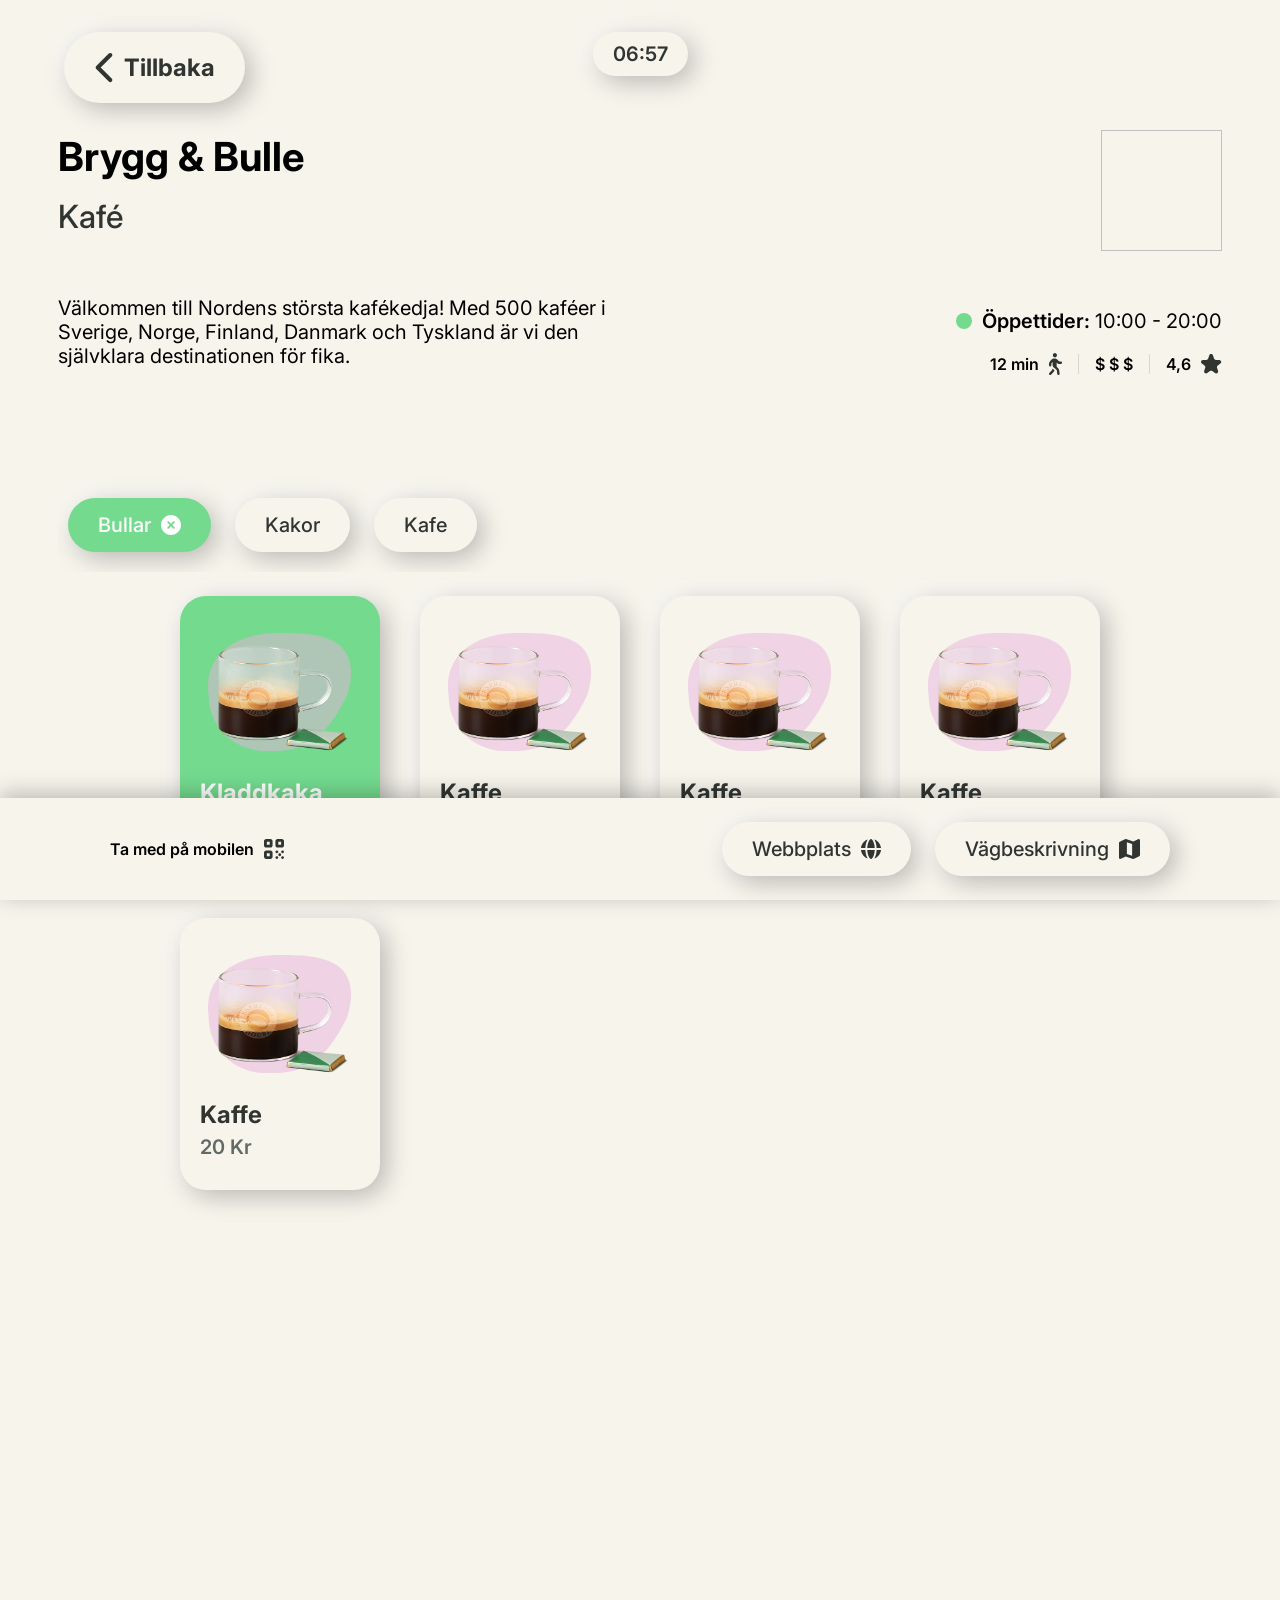
==== store.html @ e13cab8a "first commit" ====
<!doctype html>
<html lang="en">
  <head>
    <script src="/script/qrcode.js"></script>
    <script src="/script/clock.js" defer></script>
    <script type="module" src="/script/render-store.js"></script>

    <meta charset="UTF-8" />
    <meta name="viewport" content="width=device-width, initial-scale=1.0" />
    <link rel="stylesheet" href="main.css" />

    <link rel="preconnect" href="https://fonts.googleapis.com" />
    <link rel="preconnect" href="https://fonts.gstatic.com" crossorigin />
    <link
      href="https://fonts.googleapis.com/css2?family=Inter:ital,opsz,wght@0,14..32,100..900;1,14..32,100..900&display=swap"
      rel="stylesheet"
    />

    <title>Kafé-namn</title>
  </head>
  <body class="flex-col gap-xxl">
    <div class=" space-top-xl grid-3 top-bar" style="width: 90vw;">
      <a href="/index.html">
        <button class="btn-chip">
          <svg
            class="svg-gray"
            xmlns="http://www.w3.org/2000/svg"
            width="20"
            height="30"
            viewBox="0 0 20 36"
            fill="none"
          >
            <path
              d="M0.732422 15.7402C-0.244141 16.7168 -0.244141 18.3027 0.732422 19.2793L15.7324 34.2793C16.709 35.2559 18.2949 35.2559 19.2715 34.2793C20.248 33.3027 20.248 31.7168 19.2715 30.7402L6.03711 17.5059L19.2637 4.27148C20.2402 3.29492 20.2402 1.70898 19.2637 0.732422C18.2871 -0.244141 16.7012 -0.244141 15.7246 0.732422L0.72461 15.7324L0.732422 15.7402Z"
            />
          </svg>

          <h5 class="small-header">Tillbaka</h5>
        </button>
      </a>
      <div class="flex-col">
        <div class="btn-chip btn-chip-sm">
          <p id="clock" class="text-strong"></p>
        </div>
      </div>
    </div>
    <div class="gap-xl flex-col width-full" style="margin-top: 120px">
      <div class="flex width-full">
        <div class="width-full">
          <h1 id="store-name">Brygg &amp; Bulle</h1>
          <h2 id="store-type">Kafé</h2>
        </div>
        <div class="width-full justify-right flex">
          <img
            id="store-logo"
            width="121"
            height="121"
          />
          <svg
            xmlns="http://www.w3.org/2000/svg"
            width="121"
            height="121"
            viewBox="0 0 121 121"
            fill="none"
            style="display: none"
          >
            <g clip-path="url(#clip0_53_218)">
              <path
                d="M72.4474 0.273115L82.0306 6.3819L93.1689 8.6099L99.9043 17.7852L109.488 23.8988L112.467 34.8975L119.202 44.0728L118.021 55.403L120.995 66.4016L115.936 75.3478L114.503 89.0621L106.144 95.4438L100.959 105.584L90.3211 109.572L81.8362 117.149L70.4793 117.007L59.8367 121L49.2961 116.754L37.944 116.622L29.6389 108.841L19.0984 104.6L14.161 94.337L5.85588 86.5609L4.94712 75.2015L0.00488281 64.9438L3.24626 54.0232L2.33263 42.6637L9.2868 33.6591L12.5282 22.7384L22.2523 16.8539L29.2064 7.84438L40.3933 5.88451L50.1223 0L61.2605 2.22803L72.4474 0.273115Z"
                fill="#BFB8B0"
              />
              <path
                d="M60.4976 0.0635033L71.0916 4.18312H82.4485L90.8411 11.8568L101.435 15.9716L106.499 26.1756L114.887 33.8493L115.936 45.1941L121 55.3932L117.783 65.1633L119.051 78.8922L112.092 86.7902L108.987 97.7498L99.3309 103.751L92.4837 112.844L81.3211 114.935L71.665 120.937L60.4976 118.84L49.335 120.937L39.6789 114.935L28.5163 112.844L21.6691 103.751L12.013 97.7498L8.90772 86.7902L2.06049 77.6977L3.11016 66.3529L0 55.3932L5.06374 45.1941L6.11341 33.8493L14.506 26.1756L19.5697 15.9716L30.1589 11.8568L38.5515 4.18312H49.9084L60.4976 0.0635033Z"
                fill="#D9D4CF"
              />
              <path
                d="M118.133 60.5026C118.133 92.4309 92.3282 118.319 60.5025 118.319C28.6719 118.319 2.87207 92.4309 2.87207 60.5026C2.87207 28.5694 28.6719 2.68641 60.5025 2.68641C92.3282 2.68641 118.133 28.5694 118.133 60.5026Z"
                fill="white"
              />
              <path
                d="M21.1882 21.0614C11.1239 31.1581 4.90361 45.0966 4.90361 60.4977C4.90361 75.9036 11.1239 89.847 21.1882 99.9388C31.2477 110.036 45.1462 116.276 60.4978 116.276C75.8542 116.276 89.748 110.036 99.8122 99.9388C109.872 89.847 116.097 75.9036 116.097 60.4977C116.097 45.0966 109.872 31.1581 99.8122 21.0614C89.748 10.9695 75.8542 4.72427 60.4978 4.72427C45.1462 4.72427 31.2477 10.9695 21.1882 21.0614ZM4.04346 60.4977C4.04346 29.2178 29.3184 3.86135 60.4978 3.86135C91.6821 3.86135 116.957 29.2178 116.957 60.4977C116.957 91.7825 91.6821 117.139 60.4978 117.139C29.3184 117.139 4.04346 91.7825 4.04346 60.4977Z"
                fill="#6E635C"
              />
              <mask
                id="mask0_53_218"
                style="mask-type: luminance"
                maskUnits="userSpaceOnUse"
                x="28"
                y="27"
                width="66"
                height="67"
              >
                <path
                  d="M28.4482 27.3311H93.1397V93.4791H28.4482V27.3311Z"
                  fill="white"
                />
              </mask>
              <g mask="url(#mask0_53_218)">
                <mask
                  id="mask1_53_218"
                  style="mask-type: luminance"
                  maskUnits="userSpaceOnUse"
                  x="28"
                  y="28"
                  width="65"
                  height="65"
                >
                  <path
                    d="M28.4824 60.5026C28.4824 78.2389 42.8183 92.621 60.4977 92.621C78.1819 92.621 92.5178 78.2389 92.5178 60.5026C92.5178 42.7614 78.1819 28.3792 60.4977 28.3792C42.8183 28.3792 28.4824 42.7614 28.4824 60.5026Z"
                    fill="white"
                  />
                </mask>
                <g mask="url(#mask1_53_218)">
                  <path
                    d="M28.4824 28.3792V92.621H92.5178V28.3792H28.4824Z"
                    fill="url(#paint0_radial_53_218)"
                  />
                </g>
              </g>
              <path
                d="M91.2881 74.2801C86.0251 86.0881 74.221 94.3127 60.4974 94.3127C46.7787 94.3127 34.9746 86.0881 29.7165 74.2801H7.75586C13.845 97.8035 35.1496 115.169 60.5023 115.169C85.8502 115.169 107.16 97.8035 113.244 74.2801H91.2881Z"
                fill="#7F9E97"
              />
              <path
                d="M26.8495 58.5768C27.8457 40.7966 42.5315 26.6875 60.4976 26.6875C78.4685 26.6875 93.1543 40.7966 94.1506 58.5768H114.955C113.944 29.2763 89.9518 5.83099 60.5024 5.83099C31.0482 5.83099 7.05621 29.2763 6.04541 58.5768H26.8495Z"
                fill="#473528"
              />
              <path
                d="M26.7959 60.405H6.00635C6.00635 60.4404 6.00635 60.4684 6.00635 60.5027C6.00635 64.5931 6.45829 68.5811 7.30872 72.413H28.9487C27.5588 68.7078 26.7959 64.6954 26.7959 60.5027C26.7959 60.4673 26.7959 60.4394 26.7959 60.405ZM114.993 60.405H94.2038C94.2038 60.4404 94.2038 60.4684 94.2038 60.5027C94.2038 64.6954 93.4408 68.7078 92.051 72.413H113.691C114.541 68.5811 114.993 64.5931 114.993 60.5027C114.993 60.4673 114.993 60.4394 114.993 60.405Z"
                fill="#AE6147"
              />
              <mask
                id="mask2_53_218"
                style="mask-type: luminance"
                maskUnits="userSpaceOnUse"
                x="32"
                y="39"
                width="57"
                height="42"
              >
                <path
                  d="M32.1807 39.8118H88.1636V80.9983H32.1807V39.8118Z"
                  fill="white"
                />
              </mask>
              <g mask="url(#mask2_53_218)">
                <mask
                  id="mask3_53_218"
                  style="mask-type: luminance"
                  maskUnits="userSpaceOnUse"
                  x="33"
                  y="40"
                  width="55"
                  height="41"
                >
                  <path
                    d="M50.5211 40.6796C43.0665 41.0258 38.5907 43.6487 35.9617 46.7055C33.8915 49.1188 33.0216 51.6295 33.1382 54.1891C33.4104 60.0102 40.4763 66.9867 49.7047 72.4568C58.1119 77.454 67.457 80.7107 75.1692 80.3499C75.9759 80.3109 78.6535 80.1549 81.0639 79.1165C83.4306 78.0975 85.389 76.3083 85.2335 72.9736C85.0586 69.1709 81.3895 60.3661 71.9375 54.8131C67.3841 52.1414 62.5001 49.8549 51.7944 48.1291C49.073 47.6952 49.4909 47.3685 51.3667 47.4514C55.7161 47.6757 62.6605 48.6995 68.3608 51.1323C73.7356 53.4334 77.1616 55.4615 80.3107 58.3428C83.0029 60.8 84.7913 64.0762 85.7632 65.9044C86.22 66.7625 86.5796 67.4938 86.9052 67.991C87.0268 68.1665 87.3474 67.7375 87.4398 67.6108L87.5661 67.3085C87.7459 66.9087 87.916 66.1774 87.8626 64.9976C87.6973 61.4386 85.0099 54.9935 79.0375 49.538C74.0223 44.9504 68.5698 42.9125 63.3749 41.8156C58.972 40.8795 55.4585 40.626 52.6982 40.626C51.911 40.626 51.1869 40.6455 50.5211 40.6796Z"
                    fill="white"
                  />
                </mask>
                <g mask="url(#mask3_53_218)">
                  <path
                    d="M33.0215 40.626V80.7107H87.9159V40.626H33.0215Z"
                    fill="url(#paint1_radial_53_218)"
                  />
                </g>
              </g>
              <path
                d="M22.5342 50.6788C22.7042 49.9816 22.4806 49.4698 21.8538 49.2211L13.8014 46.057C12.9607 45.7255 12.7518 45.745 12.0568 46.7591L11.4785 46.5348L14.5158 38.7684C14.7975 38.0517 14.992 37.34 14.992 37.34L17.971 39.1389L17.6843 39.8751C15.9202 39.0804 15.4197 39.5486 14.8705 40.9477L14.195 42.6784L14.3262 43.0099L18.2139 44.5408L19.2879 41.796L18.3306 41.2597L18.5348 40.4309L22.0191 41.8009L21.645 42.7613L20.3183 42.2445L19.3561 44.7065L19.4872 45.043L22.6606 46.2911C23.1806 46.4959 23.5985 46.764 23.5985 46.764L24.4829 44.5067C25.071 43.0002 24.9932 42.7321 23.5062 41.133L23.7929 40.4017L26.5726 42.2397L24.4198 47.7488C23.9095 49.0651 23.2292 50.9567 23.2292 50.9567L22.5342 50.6788Z"
                fill="white"
              />
              <path
                d="M25.8532 36.0091L26.3586 35.4094C28.3074 37.0524 29.8187 36.1895 30.5136 35.3556C31.0968 34.6682 31.3397 33.62 30.5916 32.9911C28.5019 31.2214 24.9009 35.7213 21.7616 33.0689C20.1579 31.7136 19.9052 29.51 21.8441 27.1942C22.471 26.4483 23.3458 25.639 24.3711 24.7371L26.4268 27.3063L25.9214 27.9109C24.7939 27.0089 23.6859 26.6628 22.6022 27.9597C21.7907 28.9201 21.8976 29.8464 22.4855 30.3388C24.6043 32.133 28.0352 27.4917 31.2863 30.2366C33.2058 31.86 32.8997 34.1758 31.311 36.0772C30.1981 37.3984 28.3417 38.822 27.2192 38.0029C27.0929 37.8908 26.7425 37.5204 25.8532 36.0091Z"
                fill="white"
              />
              <path
                d="M36.2285 29.6127C36.7728 29.1739 36.8991 28.5888 36.5688 28.0428L32.0688 20.6324C31.6023 19.8621 31.4225 19.75 30.2562 20.1351L29.9307 19.6037L34.6639 16.7126C36.6029 15.5279 39.2272 14.8698 40.4907 16.9564C41.691 18.9309 40.8892 21.9048 38.4836 23.07L38.056 22.3631C38.8626 21.6708 38.8578 20.6178 38.0912 19.3502C37.1728 17.8437 35.8121 17.3318 34.8499 17.9168L34.4222 18.18L34.3249 18.526L39.1457 26.4679C39.4275 26.9359 39.5636 27.3357 39.5636 27.3357L41.1673 26.5508L41.4589 27.1699L36.6236 30.256L36.2285 29.6127Z"
                fill="white"
              />
              <path
                d="M52.2263 16.5859C52.8727 16.4642 53.4947 15.5084 53.1788 13.8265C52.8921 12.3151 52.0271 11.4619 50.6518 11.7252L50.3165 11.7836L50.1028 12.0762L50.9921 16.8198L52.2263 16.5859ZM47.9839 23.1237C48.6448 22.8994 48.9704 22.4021 48.8537 21.7732L47.2549 13.2414C47.0896 12.3541 46.9633 12.1884 45.7339 12.1347L45.6221 11.5253L51.2884 10.4576C54.4909 9.8531 56.0168 11.0963 56.2987 12.5881C56.5561 13.9727 55.5843 15.1916 54.6999 16.0642L54.7679 16.4152L58.2231 20.0083C59.0687 20.8809 59.3554 20.8663 59.5838 20.8614L59.788 20.8367L59.8511 21.5924L55.9148 22.3334L55.8224 22.2552C55.8224 22.2552 55.5259 21.5873 54.4374 20.4513L51.9201 17.7895L51.4584 17.8772L51.2447 18.1648L51.8182 21.2119C51.9155 21.7482 51.9007 22.1723 51.9007 22.1723L53.587 22.0262L53.6406 22.7039L48.1201 23.8593L47.9839 23.1237Z"
                fill="white"
              />
              <path
                d="M62.6164 21.2174C63.3308 21.2528 63.7876 20.9347 63.9042 20.2667L65.4204 11.7252C65.5809 10.8379 65.5223 10.6331 64.3902 10.1456L64.497 9.53621L72.6855 10.9988C73.4387 11.1304 74.1726 11.1888 74.1726 11.1888L73.0014 14.4699L72.2238 14.3333C72.6563 12.4417 72.0976 12.037 70.625 11.7738L68.7978 11.4472L68.4966 11.6422L67.7677 15.7666L70.6592 16.2834L70.9995 15.2352L71.8499 15.2742L71.189 18.9745L70.1782 18.7941L70.4261 17.39L67.8311 16.922L67.5299 17.1169L66.9322 20.4808C66.8303 21.0366 66.6554 21.4998 66.6554 21.4998L69.0317 21.9288C70.616 22.2115 70.8687 22.0848 72.137 20.3053L72.9097 20.4419L71.6559 23.5426L65.8487 22.5041C64.4685 22.2554 62.481 21.9581 62.481 21.9581L62.6164 21.2174Z"
                fill="white"
              />
              <path
                d="M77.6033 21.6074L78.2934 21.9828C77.0687 24.2255 78.2109 25.5369 79.1633 26.0586C79.9554 26.4925 81.0245 26.5266 81.491 25.6685C82.8031 23.2601 77.6957 20.608 79.6638 17.0003C80.6698 15.1526 82.774 14.4651 85.4176 15.918C86.2729 16.386 87.2351 17.088 88.3188 17.9168L86.2195 20.4471L85.5245 20.0669C86.1854 18.7798 86.3021 17.6243 84.8247 16.8101C83.7216 16.2105 82.842 16.4931 82.4727 17.1709C81.146 19.6085 86.3604 22.0657 84.3193 25.8051C83.1141 28.0136 80.7864 28.1745 78.619 26.98C77.1076 26.1512 75.3485 24.6057 75.9267 23.343C76.0093 23.1969 76.3009 22.7775 77.6033 21.6074Z"
                fill="white"
              />
              <path
                d="M88.4843 28.5694L89.0286 29.1398C87.1868 30.9046 87.8768 32.5037 88.6301 33.2886C89.2473 33.9419 90.2629 34.2978 90.9675 33.6202C92.9405 31.7237 88.8731 27.6479 91.8374 24.8056C93.3537 23.3528 95.5696 23.3333 97.6496 25.5223C98.3251 26.2292 99.0297 27.1896 99.8121 28.3109L97.047 30.0807L96.5027 29.5103C97.5184 28.4816 97.98 27.4139 96.8137 26.1951C95.9487 25.2834 95.0205 25.2883 94.4665 25.8197C92.4595 27.7454 96.6923 31.6652 93.621 34.6099C91.8035 36.3503 89.5389 35.7945 87.8331 34.0004C86.6425 32.7523 85.4276 30.7437 86.3655 29.7199C86.4872 29.5982 86.8903 29.2909 88.4843 28.5694Z"
                fill="white"
              />
              <path
                d="M96.7019 45.7889C97.6058 47.9974 100.376 48.0267 102.956 46.9639C105.464 45.9254 107.612 43.7949 106.611 41.367C105.653 39.0366 102.971 38.9683 100.565 39.9629C97.9168 41.0599 95.7445 43.4634 96.7019 45.7889ZM107.758 41.3963C109.599 45.8815 107.325 48.7726 104.711 49.85C101.766 51.0688 97.4163 50.2888 95.5307 45.706C93.7667 41.4158 95.973 38.3053 98.777 37.145C101.775 35.9067 105.867 36.7941 107.758 41.3963Z"
                fill="white"
              />
              <path
                d="M22.4614 93.5034C23.0543 93.9081 23.6471 93.825 24.0942 93.323L29.7751 86.8486C30.368 86.1709 30.4895 86.0296 29.8189 85.0594L30.2271 84.5962L31.1407 85.4007C33.1914 87.2143 33.7892 87.6433 33.7892 87.6433L33.8139 87.7604C33.8139 87.7604 32.7788 87.9992 31.7534 89.1694L29.6881 91.5241L33.6924 95.0636L34.0373 95.0459L36.2241 92.5497C36.817 91.8721 36.9434 91.7307 36.1994 90.6971L36.6076 90.234L37.5941 91.1018C39.6449 92.9154 40.2572 93.3298 40.2572 93.3298L40.2749 93.4469C40.2749 93.4469 39.23 93.7006 38.1998 94.8705L32.8057 101.018C32.4364 101.442 32.067 101.72 32.067 101.72L33.039 102.803L32.5384 103.261L28.3445 99.7068L28.8402 99.1413C29.4477 99.5557 30.0843 99.541 30.5071 99.0634L33.0924 96.1139L29.1026 92.589L28.743 92.5997L26.3569 95.3201C25.9828 95.7442 25.6183 96.0221 25.6183 96.0221L26.6582 97.1678L26.1577 97.6212L21.9639 94.072L22.4614 93.5034Z"
                fill="white"
              />
              <path
                d="M45.5298 108.042C47.7943 108.768 49.6021 106.662 50.4526 103.995C51.2739 101.401 51.0357 98.3837 48.5379 97.5889C46.1469 96.8235 44.3683 98.837 43.5762 101.323C42.7063 104.063 43.1388 107.276 45.5298 108.042ZM49.3008 96.726C53.9078 98.1984 54.6464 101.806 53.7863 104.512C52.8192 107.554 49.4223 110.391 44.7085 108.885C40.3056 107.476 39.3532 103.781 40.2765 100.88C41.263 97.784 44.5724 95.2147 49.3008 96.726Z"
                fill="white"
              />
              <path
                d="M58.5393 100.968C58.4614 100.07 58.4469 99.8803 57.2855 99.6999L57.2319 99.0807L58.4468 98.9785C61.1877 98.7397 61.8875 98.6032 61.8875 98.6032L61.9894 98.6714C61.9894 98.6714 61.4402 99.4905 61.5812 101.138L62.0574 106.701C62.2665 109.134 64.0353 110.055 65.6584 109.914C67.2815 109.777 68.6908 108.466 68.5061 106.277L67.991 100.246C67.918 99.4222 67.8648 98.9981 66.5088 98.9639L66.4507 98.2862L70.3675 97.9498L70.4938 98.3545C70.4938 98.3545 69.1962 98.9736 69.3275 100.529L69.8085 106.106C70.0759 109.231 67.9668 110.962 65.0364 111.215C62.4802 111.435 59.3555 110.494 59.0639 107.106L58.5393 100.968Z"
                fill="white"
              />
              <path
                d="M76.6316 104.439L77.346 104.112C78.4102 106.433 80.1403 106.291 81.1268 105.838C81.9432 105.458 82.609 104.614 82.2007 103.727C81.0587 101.236 75.893 103.771 74.1726 100.036C73.2979 98.1253 74.0026 96.0192 76.7385 94.7516C77.623 94.3421 78.7553 93.9862 80.0674 93.6059L80.8401 96.809L80.1208 97.1405C79.4842 95.8437 78.6289 95.0588 77.0981 95.7657C75.961 96.2922 75.6645 97.1746 75.9853 97.8718C77.1467 100.397 82.2154 97.662 83.9988 101.533C85.0485 103.82 83.7851 105.789 81.5398 106.823C79.975 107.549 77.691 108.047 77.0252 106.823C76.9522 106.672 76.7921 106.184 76.6316 104.439Z"
                fill="white"
              />
              <path
                d="M91.0111 100.3C91.468 99.7438 91.4874 99.1832 91.0288 98.6908L85.1292 92.3431C84.5168 91.6849 84.3176 91.6118 83.2534 92.226L82.8306 91.7726L88.91 86.0832C89.4737 85.5566 89.9548 85.0008 89.9548 85.0008L91.8695 87.9162L91.2912 88.4525C90.0471 86.9753 89.3911 87.1752 88.2928 88.1989L86.9369 89.4713L86.9123 89.8272L89.76 92.8889L91.908 90.8803L91.2762 89.9784L91.8205 89.3202L94.3718 92.0699L93.6186 92.7719L92.6466 91.7286L90.7174 93.5373L90.6927 93.8932L93.0156 96.3943C93.3995 96.8086 93.6619 97.2279 93.6619 97.2279L95.4308 95.5752C96.6069 94.4734 96.6555 94.1955 95.9994 92.1138L96.5777 91.5775L98.2932 94.4392L93.9778 98.476C92.9476 99.4364 91.5188 100.845 91.5188 100.845L91.0111 100.3Z"
                fill="white"
              />
              <path
                d="M101.338 83.6017C100.765 83.6994 100.439 84.021 99.9871 84.7084C100.556 84.2501 101.037 83.9576 101.591 83.865C101.717 83.8402 101.892 83.8509 102.174 83.8615C101.887 83.6276 101.722 83.5384 101.338 83.6017ZM100.303 81.2485L101.377 79.6639C101.586 79.7711 101.844 79.7177 101.98 79.5129C102.13 79.2935 102.072 79.001 101.853 78.8498C101.64 78.7037 101.343 78.7621 101.192 78.9815C101.066 79.1668 101.1 79.4105 101.246 79.5665L100.177 81.151C100.235 80.9267 100.231 80.6878 100.163 80.3465C100.09 79.9614 100.002 79.7859 99.7254 79.8395C99.6524 79.8501 99.6038 79.8979 99.5117 80.015C99.7498 80.2538 99.9005 80.3806 99.9199 80.756C99.9587 81.5702 99.1181 82.8573 99.1181 82.8573C100.178 81.5117 100.416 81.4093 100.766 81.3411C101.135 81.2728 101.295 81.3163 101.606 81.4483C101.674 81.3216 101.703 81.2583 101.689 81.1801C101.635 80.907 101.441 80.8875 101.052 80.9608C100.717 81.029 100.488 81.1119 100.303 81.2485ZM102.85 77.3823C102.991 77.475 103.181 77.4361 103.273 77.2995C103.365 77.158 103.331 76.968 103.19 76.8753C103.054 76.7777 102.865 76.817 102.768 76.9581C102.675 77.0947 102.71 77.2847 102.85 77.3823ZM97.767 80.9754C97.694 80.5317 97.5385 80.405 97.1645 80.2197C97.3394 80.5562 97.3736 80.6634 97.4124 80.8827C97.5048 81.4385 97.4265 81.7749 97.1694 82.5014C97.6505 81.8724 97.8594 81.5117 97.767 80.9754ZM102.136 78.4305C102.311 78.5522 102.549 78.5037 102.666 78.3282C102.787 78.1577 102.739 77.9187 102.568 77.8017C102.393 77.6846 102.155 77.7235 102.039 77.8993C101.917 78.0748 101.966 78.3135 102.136 78.4305ZM99.1084 87.7718C99.1225 87.8496 99.157 87.9084 99.2152 87.9473C99.2734 87.9862 99.327 88.001 99.3757 87.9961C99.4293 87.9925 99.4681 87.9678 99.4973 87.9229C99.522 87.8875 99.5326 87.8496 99.5255 87.8107C99.5255 87.7718 99.5079 87.7375 99.4769 87.718C99.4416 87.6968 99.4088 87.6897 99.3651 87.6933C99.3263 87.6968 99.297 87.718 99.2727 87.747C99.2586 87.7718 99.248 87.8008 99.2374 87.8348C99.1987 87.7665 99.2022 87.6982 99.2515 87.6299L99.5918 87.1229C99.6165 87.0875 99.6095 87.0645 99.5777 87.0451L98.4698 86.2894C98.6884 85.7824 98.9654 85.2607 99.3202 84.7391C100.579 82.8816 102.207 81.7505 103.145 82.0235C103.087 81.9503 103.023 81.882 102.95 81.8335C102.076 81.2387 100.253 82.4039 98.878 84.4418C98.5282 84.9635 98.2463 85.4851 98.0324 85.9873L97.9206 85.9141C97.8818 85.8858 97.8282 85.8458 97.7651 85.797C97.702 85.7481 97.6484 85.6993 97.6001 85.6409C97.5564 85.5826 97.5225 85.5192 97.5077 85.451C97.4971 85.3876 97.5112 85.3144 97.5613 85.2412L97.5031 85.1973C97.4544 85.2755 97.4012 85.3193 97.3427 85.3388C97.2845 85.36 97.221 85.36 97.1579 85.3388C97.0948 85.3176 97.0267 85.29 96.9586 85.2461C96.8856 85.2072 96.8176 85.1633 96.7449 85.1145L96.6233 85.0317C97.0072 84.6368 97.3911 84.1883 97.741 83.6666C99.1163 81.6336 99.5245 79.5031 98.6546 78.9083C98.577 78.8546 98.4941 78.8255 98.4067 78.7962C99.0044 79.5714 98.5572 81.5069 97.2987 83.3643C96.9488 83.886 96.5649 84.3394 96.181 84.7294L95.0632 83.9689C95.028 83.9441 95.0051 83.9477 94.9807 83.983L94.6404 84.4901C94.5917 84.5633 94.5336 84.5972 94.4606 84.5827C94.4958 84.5615 94.5142 84.5438 94.5336 84.5194C94.5512 84.4911 94.5582 84.4561 94.5477 84.4122C94.5371 84.3733 94.5124 84.3439 94.4845 84.3245C94.4563 84.2997 94.4165 84.2962 94.3826 84.3103C94.3389 84.3209 94.3096 84.3457 94.2853 84.3786C94.2571 84.4225 94.2465 84.4663 94.2606 84.5201C94.2783 84.5689 94.3142 84.6128 94.3675 84.6517C94.4256 84.6906 94.4937 84.7005 94.5667 84.68C94.6397 84.6623 94.6979 84.6216 94.7367 84.5583L94.8873 84.334L96.525 85.4456C96.5687 85.4739 96.6269 85.5139 96.69 85.5528C96.7581 85.5967 96.8261 85.631 96.8991 85.6551C96.9721 85.6834 97.0402 85.694 97.1033 85.694C97.1664 85.6905 97.22 85.6586 97.2684 85.6062C97.2401 85.6745 97.2296 85.7329 97.2543 85.7962C97.2789 85.8546 97.3124 85.9133 97.3611 85.9717C97.4147 86.0301 97.468 86.0789 97.5311 86.1277C97.5942 86.1716 97.6527 86.2105 97.6965 86.2448L99.305 87.3369L99.1495 87.5612C99.1107 87.6196 99.0959 87.6928 99.1057 87.771"
                fill="white"
              />
              <path
                d="M18.967 83.8601C19.2537 83.8495 19.4238 83.8424 19.555 83.8636C20.109 83.9563 20.5901 84.2488 21.1587 84.707C20.7019 84.0196 20.3812 83.6979 19.8077 83.6004C19.419 83.537 19.2537 83.6266 18.967 83.8601ZM20.0896 80.9578C19.7057 80.8846 19.5113 80.904 19.4578 81.1772C19.4437 81.2553 19.4684 81.3187 19.5403 81.4453C19.8514 81.3137 20.0118 81.2699 20.3762 81.3381C20.726 81.4064 20.9642 81.5086 22.0236 82.8543C22.0236 82.8543 21.1829 81.5673 21.2266 80.7531C21.2407 80.3777 21.3966 80.2509 21.63 80.0121C21.5376 79.895 21.4889 79.8461 21.4163 79.8366C21.1394 79.7828 21.0518 79.9583 20.9789 80.3436C20.9158 80.685 20.9108 80.9238 20.9648 81.148L19.8957 79.5636C20.0462 79.4075 20.0755 79.1638 19.9493 78.9737C19.8036 78.7593 19.507 78.7006 19.2884 78.847C19.0747 78.9981 19.0161 79.2955 19.1621 79.51C19.2982 79.7149 19.5606 79.7683 19.7696 79.6611L20.8387 81.2456C20.6539 81.109 20.4298 81.0261 20.0896 80.9578ZM18.3748 76.9553C18.2824 76.8138 18.0931 76.7749 17.9521 76.8725C17.811 76.9652 17.7772 77.1552 17.8696 77.2967C17.9669 77.4332 18.1563 77.4721 18.2972 77.3795C18.4333 77.2818 18.4722 77.0918 18.3748 76.9553ZM23.9731 82.4985C23.7157 81.7721 23.6427 81.4357 23.7351 80.8799C23.7703 80.6605 23.8081 80.5534 23.978 80.2168C23.6087 80.4022 23.4532 80.5289 23.3803 80.9725C23.2879 81.5088 23.492 81.8696 23.9731 82.4985ZM19.1087 77.8962C18.987 77.7257 18.7539 77.6818 18.579 77.7986C18.4041 77.9157 18.3603 78.1545 18.4771 78.3251C18.5938 78.5006 18.8318 78.5494 19.0068 78.4274C19.1817 78.3102 19.2254 78.0717 19.1087 77.8962ZM21.9904 87.5539L21.8399 87.3346L23.4436 86.2425C23.4922 86.2071 23.5455 86.1692 23.6086 86.1254C23.6717 86.0766 23.7303 86.0277 23.7786 85.9693C23.8272 85.911 23.866 85.8522 23.8854 85.7939C23.9101 85.7305 23.9031 85.6722 23.8713 85.6039C23.92 85.6577 23.9782 85.6867 24.0413 85.6916C24.1044 85.6916 24.1725 85.681 24.2455 85.6527C24.3135 85.628 24.3816 85.5944 24.4497 85.5505C24.5177 85.5116 24.5713 85.4723 24.6196 85.4433L26.2525 84.3317L26.4031 84.556C26.4468 84.6194 26.505 84.6582 26.578 84.6781C26.651 84.6957 26.7141 84.6887 26.7723 84.6427C26.8305 84.6073 26.8647 84.5645 26.8791 84.516C26.8932 84.4623 26.8827 84.4184 26.8544 84.3745C26.8368 84.3392 26.8008 84.3162 26.762 84.3062C26.7233 84.2956 26.6891 84.2956 26.6601 84.3204C26.6249 84.3416 26.6065 84.3692 26.597 84.4081C26.5829 84.452 26.5864 84.4863 26.6111 84.5153C26.6252 84.5401 26.6499 84.5592 26.6792 84.5786C26.6111 84.5893 26.5529 84.561 26.5043 84.486L26.1594 83.9788C26.1417 83.9435 26.1107 83.9399 26.0818 83.9647L24.9641 84.7251C24.5753 84.3351 24.1962 83.8817 23.8415 83.3601C22.5829 81.5026 22.1406 79.5671 22.7384 78.7919C22.6509 78.8167 22.5635 78.8503 22.4905 78.9041C21.6157 79.494 22.0239 81.6244 23.3992 83.6623C23.7539 84.184 24.133 84.6325 24.5217 85.0274L24.3955 85.1102C24.3225 85.159 24.2544 85.2029 24.1864 85.2418C24.1183 85.2857 24.0503 85.315 23.9822 85.3345C23.9191 85.3557 23.8605 85.3557 23.8023 85.3345C23.7442 85.3133 23.6856 85.2712 23.6369 85.193L23.5788 85.2368C23.6274 85.3101 23.6468 85.383 23.6324 85.4466C23.6183 85.5149 23.5886 85.5782 23.54 85.6366C23.4962 85.695 23.4426 85.7438 23.3795 85.7926C23.3164 85.8414 23.2628 85.8804 23.2191 85.9097L23.1122 85.983C22.8936 85.4808 22.6165 84.9543 22.2618 84.4375C20.8865 82.3997 19.0641 81.2345 18.1943 81.8292C18.1167 81.8781 18.0582 81.9464 18 82.0192C18.9379 81.7461 20.5659 82.8773 21.8245 84.7347C22.1743 85.2564 22.4514 85.7781 22.6701 86.2851L21.5621 87.0408C21.5339 87.0585 21.5268 87.0847 21.548 87.1186L21.8929 87.6256C21.9416 87.6939 21.9416 87.7622 21.9035 87.8305C21.8999 87.7951 21.8858 87.7672 21.8682 87.7427C21.8506 87.7074 21.8146 87.6939 21.7758 87.689C21.737 87.6854 21.6982 87.6925 21.669 87.7137C21.6407 87.7314 21.6203 87.7675 21.6153 87.8064C21.6118 87.8453 21.6189 87.8846 21.6436 87.9186C21.6718 87.9624 21.7166 87.9868 21.7652 87.9918C21.8188 87.9953 21.8721 87.9812 21.9257 87.943C21.9839 87.9041 22.0181 87.8453 22.0325 87.7675C22.0466 87.6897 22.0325 87.6164 21.9888 87.5531"
                fill="white"
              />
              <path
                d="M9.59277 69.4292V63.2669H12.4162V64.1882H10.6473V65.7776H12.008V66.6991H10.6473V68.5078H12.5377V69.4292H9.59277Z"
                fill="#8F544F"
              />
              <path
                d="M15.2932 64.7879C15.2495 64.2565 14.9723 64.1054 14.7344 64.1054C14.3895 64.1054 14.2047 64.3248 14.2047 64.71C14.2047 65.7581 16.3478 66.2652 16.3478 67.9374C16.3478 68.9515 15.6674 69.517 14.6809 69.517C13.7041 69.517 13.1404 68.7321 13.0967 67.8106L14.1026 67.6645C14.1463 68.2886 14.3893 68.5957 14.7344 68.5957C15.0988 68.5957 15.3467 68.4007 15.3467 68.0301C15.3467 66.8113 13.1987 66.4847 13.1987 64.7198C13.1987 63.735 13.7965 63.1841 14.8364 63.1841C15.6966 63.1841 16.202 63.8033 16.2991 64.6759L15.2932 64.7879Z"
                fill="#8F544F"
              />
              <path
                d="M17.7617 64.1882H16.7412V63.2669H19.8368V64.1882H18.8163V69.4292H17.7617V64.1882Z"
                fill="#8F544F"
              />
              <path
                d="M21.5136 68.5614H21.8829C22.4417 68.5614 22.641 68.347 22.641 67.6985V64.9976C22.641 64.3491 22.4417 64.1346 21.8829 64.1346H21.5136V68.5614ZM20.459 63.2669H22.0287C23.1172 63.2669 23.6955 63.8665 23.6955 65.1292V67.5717C23.6955 68.8344 23.1172 69.4292 22.0287 69.4292H20.459V63.2669Z"
                fill="#8F544F"
              />
              <path
                d="M98.3637 64.4174H97.5327V63.847C97.9992 63.6082 98.4317 63.3497 98.7816 63.0523H99.3162V69.3025H98.3637V64.4174Z"
                fill="#8F544F"
              />
              <path
                d="M102.49 64.4759C102.49 64.0761 102.31 63.886 101.994 63.886C101.678 63.886 101.503 64.076 101.503 64.4759V65.4997C101.503 65.9043 101.678 66.0896 101.945 66.0896C102.13 66.0896 102.358 65.9092 102.49 65.807V64.4759ZM101.547 67.6448V67.9618C101.547 68.3616 101.678 68.5518 101.994 68.5518C102.31 68.5518 102.49 68.3618 102.49 67.9618V66.5188C102.217 66.7919 102.047 66.9283 101.62 66.9283C101.007 66.9283 100.497 66.5675 100.497 65.6656V64.9294C100.497 63.6326 100.939 63.0524 101.994 63.0524C103.048 63.0524 103.491 63.5789 103.491 64.7393V67.6937C103.491 68.8589 103.048 69.3854 101.994 69.3854C101.163 69.4031 100.623 68.8053 100.623 68.0203V67.6449L101.547 67.6448Z"
                fill="#8F544F"
              />
              <path
                d="M106.265 64.4759C106.265 64.0761 106.091 63.886 105.775 63.886C105.459 63.886 105.279 64.076 105.279 64.4759V65.4997C105.279 65.9043 105.459 66.0896 105.721 66.0896C105.91 66.0896 106.139 65.9092 106.265 65.807V64.4759ZM105.323 67.6448V67.9618C105.323 68.3616 105.459 68.5518 105.775 68.5518C106.091 68.5518 106.265 68.3618 106.265 67.9618V66.5188C105.993 66.7919 105.823 66.9283 105.4 66.9283C104.788 66.9283 104.278 66.5675 104.278 65.6656V64.9294C104.278 63.6326 104.72 63.0524 105.775 63.0524C106.829 63.0524 107.271 63.5789 107.271 64.7393V67.6937C107.271 68.8589 106.829 69.3854 105.775 69.3854C104.939 69.4031 104.404 68.8053 104.404 68.0203V67.6449L105.323 67.6448Z"
                fill="#8F544F"
              />
              <path
                d="M109.06 67.9618C109.06 68.3616 109.239 68.5517 109.555 68.5517C109.866 68.5517 110.046 68.3617 110.046 67.9618V66.938C110.046 66.5333 109.866 66.3481 109.604 66.3481C109.415 66.3481 109.186 66.5285 109.06 66.6307V67.9618ZM110.007 64.7928V64.4758C110.007 64.076 109.866 63.8859 109.555 63.8859C109.239 63.8859 109.06 64.0759 109.06 64.4758V65.9189C109.332 65.6458 109.502 65.5094 109.93 65.5094C110.542 65.5094 111.052 65.8702 111.052 66.7721V67.5083C111.052 68.8051 110.61 69.3853 109.555 69.3853C108.501 69.3853 108.054 68.8588 108.054 67.6936V64.7391C108.054 63.5788 108.501 63.0522 109.555 63.0522C110.386 63.0345 110.921 63.6324 110.921 64.4173V64.7927L110.007 64.7928Z"
                fill="#8F544F"
              />
            </g>
            <defs>
              <radialGradient
                id="paint0_radial_53_218"
                cx="0"
                cy="0"
                r="1"
                gradientUnits="userSpaceOnUse"
                gradientTransform="translate(60.5001 60.5012) scale(32.019 32.1222)"
              >
                <stop stop-color="white" />
                <stop offset="0.25" stop-color="white" />
                <stop offset="0.34375" stop-color="#FFFFFE" />
                <stop offset="0.382813" stop-color="#FEFEFE" />
                <stop offset="0.398438" stop-color="#FEFEFE" />
                <stop offset="0.414063" stop-color="#FEFEFE" />
                <stop offset="0.429688" stop-color="#FEFEFE" />
                <stop offset="0.445313" stop-color="#FEFEFD" />
                <stop offset="0.460938" stop-color="#FEFDFD" />
                <stop offset="0.476563" stop-color="#FDFDFD" />
                <stop offset="0.484375" stop-color="#FDFDFD" />
                <stop offset="0.492188" stop-color="#FDFDFD" />
                <stop offset="0.5" stop-color="#FDFDFC" />
                <stop offset="0.507813" stop-color="#FDFDFC" />
                <stop offset="0.511719" stop-color="#FDFCFC" />
                <stop offset="0.515625" stop-color="#FDFCFC" />
                <stop offset="0.519531" stop-color="#FDFCFC" />
                <stop offset="0.523438" stop-color="#FCFCFC" />
                <stop offset="0.527344" stop-color="#FCFCFC" />
                <stop offset="0.53125" stop-color="#FCFCFC" />
                <stop offset="0.535156" stop-color="#FCFCFB" />
                <stop offset="0.539063" stop-color="#FCFCFB" />
                <stop offset="0.542969" stop-color="#FCFCFB" />
                <stop offset="0.546875" stop-color="#FCFCFB" />
                <stop offset="0.550781" stop-color="#FCFBFB" />
                <stop offset="0.554688" stop-color="#FCFBFB" />
                <stop offset="0.558594" stop-color="#FBFBFB" />
                <stop offset="0.5625" stop-color="#FBFBFA" />
                <stop offset="0.566406" stop-color="#FBFBFA" />
                <stop offset="0.570313" stop-color="#FBFBFA" />
                <stop offset="0.574219" stop-color="#FBFBFA" />
                <stop offset="0.578125" stop-color="#FBFAFA" />
                <stop offset="0.582031" stop-color="#FBFAFA" />
                <stop offset="0.585938" stop-color="#FBFAF9" />
                <stop offset="0.589844" stop-color="#FAFAF9" />
                <stop offset="0.59375" stop-color="#FAFAF9" />
                <stop offset="0.597656" stop-color="#FAFAF9" />
                <stop offset="0.601563" stop-color="#FAF9F9" />
                <stop offset="0.605469" stop-color="#FAF9F8" />
                <stop offset="0.609375" stop-color="#FAF9F8" />
                <stop offset="0.613281" stop-color="#F9F9F8" />
                <stop offset="0.617188" stop-color="#F9F9F8" />
                <stop offset="0.621094" stop-color="#F9F8F7" />
                <stop offset="0.625" stop-color="#F9F8F7" />
                <stop offset="0.628906" stop-color="#F9F8F7" />
                <stop offset="0.632813" stop-color="#F8F8F7" />
                <stop offset="0.636719" stop-color="#F8F8F6" />
                <stop offset="0.640625" stop-color="#F8F7F6" />
                <stop offset="0.644531" stop-color="#F8F7F6" />
                <stop offset="0.648438" stop-color="#F8F7F6" />
                <stop offset="0.652344" stop-color="#F7F7F5" />
                <stop offset="0.65625" stop-color="#F7F6F5" />
                <stop offset="0.660156" stop-color="#F7F6F5" />
                <stop offset="0.664063" stop-color="#F7F6F5" />
                <stop offset="0.667969" stop-color="#F6F6F4" />
                <stop offset="0.671875" stop-color="#F6F5F4" />
                <stop offset="0.675781" stop-color="#F6F5F4" />
                <stop offset="0.679688" stop-color="#F6F5F3" />
                <stop offset="0.683594" stop-color="#F5F4F3" />
                <stop offset="0.6875" stop-color="#F5F4F3" />
                <stop offset="0.691406" stop-color="#F5F4F2" />
                <stop offset="0.695313" stop-color="#F5F4F2" />
                <stop offset="0.699219" stop-color="#F4F3F1" />
                <stop offset="0.703125" stop-color="#F4F3F1" />
                <stop offset="0.707031" stop-color="#F4F3F1" />
                <stop offset="0.710938" stop-color="#F3F2F0" />
                <stop offset="0.714844" stop-color="#F3F2F0" />
                <stop offset="0.71875" stop-color="#F3F1EF" />
                <stop offset="0.722656" stop-color="#F2F1EF" />
                <stop offset="0.726563" stop-color="#F2F1EF" />
                <stop offset="0.730469" stop-color="#F2F0EE" />
                <stop offset="0.734375" stop-color="#F1F0EE" />
                <stop offset="0.738281" stop-color="#F1F0ED" />
                <stop offset="0.742188" stop-color="#F1EFED" />
                <stop offset="0.746094" stop-color="#F0EFEC" />
                <stop offset="0.75" stop-color="#F0EEEC" />
                <stop offset="0.753906" stop-color="#EFEEEB" />
                <stop offset="0.757813" stop-color="#EFEDEB" />
                <stop offset="0.761719" stop-color="#EFEDEA" />
                <stop offset="0.765625" stop-color="#EEECEA" />
                <stop offset="0.769531" stop-color="#EEECE9" />
                <stop offset="0.773438" stop-color="#EDECE9" />
                <stop offset="0.777344" stop-color="#EDEBE8" />
                <stop offset="0.78125" stop-color="#ECEBE8" />
                <stop offset="0.785156" stop-color="#ECEAE7" />
                <stop offset="0.789063" stop-color="#EBE9E6" />
                <stop offset="0.792969" stop-color="#EBE9E6" />
                <stop offset="0.796875" stop-color="#EAE8E5" />
                <stop offset="0.800781" stop-color="#EAE8E4" />
                <stop offset="0.804688" stop-color="#E9E7E4" />
                <stop offset="0.808594" stop-color="#E9E7E3" />
                <stop offset="0.8125" stop-color="#E8E6E2" />
                <stop offset="0.816406" stop-color="#E8E6E2" />
                <stop offset="0.820313" stop-color="#E7E5E1" />
                <stop offset="0.824219" stop-color="#E7E4E0" />
                <stop offset="0.828125" stop-color="#E6E4E0" />
                <stop offset="0.832031" stop-color="#E6E3DF" />
                <stop offset="0.835938" stop-color="#E5E2DE" />
                <stop offset="0.839844" stop-color="#E4E2DD" />
                <stop offset="0.84375" stop-color="#E4E1DD" />
                <stop offset="0.847656" stop-color="#E3E0DC" />
                <stop offset="0.851563" stop-color="#E2E0DB" />
                <stop offset="0.855469" stop-color="#E2DFDA" />
                <stop offset="0.859375" stop-color="#E1DED9" />
                <stop offset="0.863281" stop-color="#E0DDD8" />
                <stop offset="0.867188" stop-color="#E0DDD8" />
                <stop offset="0.871094" stop-color="#DFDCD7" />
                <stop offset="0.875" stop-color="#DEDBD6" />
                <stop offset="0.878906" stop-color="#DEDAD5" />
                <stop offset="0.882813" stop-color="#DDD9D4" />
                <stop offset="0.886719" stop-color="#DCD9D3" />
                <stop offset="0.890625" stop-color="#DBD8D2" />
                <stop offset="0.894531" stop-color="#DBD7D1" />
                <stop offset="0.898438" stop-color="#DAD6D0" />
                <stop offset="0.902344" stop-color="#D9D5CF" />
                <stop offset="0.90625" stop-color="#D8D4CE" />
                <stop offset="0.910156" stop-color="#D7D3CD" />
                <stop offset="0.914063" stop-color="#D6D2CC" />
                <stop offset="0.917969" stop-color="#D6D1CB" />
                <stop offset="0.921875" stop-color="#D5D0CA" />
                <stop offset="0.925781" stop-color="#D4CFC8" />
                <stop offset="0.929688" stop-color="#D3CEC7" />
                <stop offset="0.933594" stop-color="#D2CDC6" />
                <stop offset="0.9375" stop-color="#D1CCC5" />
                <stop offset="0.941406" stop-color="#D0CBC4" />
                <stop offset="0.945313" stop-color="#CFCAC2" />
                <stop offset="0.949219" stop-color="#CEC9C1" />
                <stop offset="0.953125" stop-color="#CDC8C0" />
                <stop offset="0.957031" stop-color="#CCC7BF" />
                <stop offset="0.960938" stop-color="#CBC6BD" />
                <stop offset="0.964844" stop-color="#CAC5BC" />
                <stop offset="0.96875" stop-color="#C9C3BB" />
                <stop offset="0.972656" stop-color="#C8C2B9" />
                <stop offset="0.976563" stop-color="#C7C1B8" />
                <stop offset="0.980469" stop-color="#C6C0B6" />
                <stop offset="0.984375" stop-color="#C4BEB5" />
                <stop offset="0.988281" stop-color="#C3BDB4" />
                <stop offset="0.992188" stop-color="#C2BCB2" />
                <stop offset="0.996094" stop-color="#C1BBB0" />
                <stop offset="1" stop-color="#C0BAB0" />
              </radialGradient>
              <radialGradient
                id="paint1_radial_53_218"
                cx="0"
                cy="0"
                r="1"
                gradientUnits="userSpaceOnUse"
                gradientTransform="translate(60.5002 60.5012) scale(23.8916 23.9686)"
              >
                <stop stop-color="#817872" />
                <stop offset="0.0078125" stop-color="#817871" />
                <stop offset="0.0195313" stop-color="#807871" />
                <stop offset="0.03125" stop-color="#807770" />
                <stop offset="0.0429688" stop-color="#7F7770" />
                <stop offset="0.0546875" stop-color="#7F766F" />
                <stop offset="0.0664063" stop-color="#7E766F" />
                <stop offset="0.078125" stop-color="#7E756E" />
                <stop offset="0.0898438" stop-color="#7E756E" />
                <stop offset="0.101563" stop-color="#7D746D" />
                <stop offset="0.113281" stop-color="#7D746D" />
                <stop offset="0.125" stop-color="#7C736C" />
                <stop offset="0.136719" stop-color="#7C736C" />
                <stop offset="0.148438" stop-color="#7B726B" />
                <stop offset="0.160156" stop-color="#7B726B" />
                <stop offset="0.171875" stop-color="#7B726A" />
                <stop offset="0.183594" stop-color="#7A716A" />
                <stop offset="0.195313" stop-color="#7A7169" />
                <stop offset="0.207031" stop-color="#7A7069" />
                <stop offset="0.21875" stop-color="#797069" />
                <stop offset="0.230469" stop-color="#797068" />
                <stop offset="0.242188" stop-color="#786F68" />
                <stop offset="0.253906" stop-color="#786F67" />
                <stop offset="0.273438" stop-color="#776E67" />
                <stop offset="0.292969" stop-color="#776E66" />
                <stop offset="0.3125" stop-color="#766D66" />
                <stop offset="0.332031" stop-color="#766D65" />
                <stop offset="0.351563" stop-color="#756C64" />
                <stop offset="0.371094" stop-color="#756B64" />
                <stop offset="0.390625" stop-color="#756B64" />
                <stop offset="0.40625" stop-color="#746B63" />
                <stop offset="0.421875" stop-color="#746A63" />
                <stop offset="0.4375" stop-color="#746A62" />
                <stop offset="0.453125" stop-color="#736A62" />
                <stop offset="0.46875" stop-color="#736962" />
                <stop offset="0.484375" stop-color="#736961" />
                <stop offset="0.515625" stop-color="#726861" />
                <stop offset="0.542969" stop-color="#726860" />
                <stop offset="0.570313" stop-color="#716760" />
                <stop offset="0.59375" stop-color="#71675F" />
                <stop offset="0.617188" stop-color="#70675F" />
                <stop offset="0.664063" stop-color="#70665E" />
                <stop offset="0.703125" stop-color="#70665E" />
                <stop offset="0.738281" stop-color="#6F655D" />
                <stop offset="0.800781" stop-color="#6F655D" />
                <stop offset="1" stop-color="#6E655D" />
              </radialGradient>
              <clipPath id="clip0_53_218">
                <rect width="121" height="121" fill="white" />
              </clipPath>
            </defs>
          </svg>
        </div>
      </div>

      <div class="flex width-full">
        <div class="width-full">
          <p id="store-description">
            Välkommen till Nordens största kafékedja! Med 500 kaféer i Sverige,
            Norge, Finland, Danmark och Tyskland är vi den självklara
            destinationen för fika.
          </p>
        </div>
        <div class="align-end flex-col width-full">
          <div class="flex gap-m">
            <svg
              class="eclipse-open"
              xmlns="http://www.w3.org/2000/svg"
              width="16"
              height="16"
              viewBox="0 0 16 16"
              fill="none"
            >
              <circle cx="8" cy="8" r="8" />
            </svg>
            <p class="text-nowrap">
              <span class="text-strong">Öppettider:</span>
              <span id="store-opening-time">10:00 - 20:00</span>
            </p>
          </div>
          <div class="flex gap-l text-nowrap text-strong">
            <span class="flex gap-m">
              <span id="store-distance">12 min</span>
              <svg
                class="svg-gray"
                xmlns="http://www.w3.org/2000/svg"
                width="13"
                height="22"
                viewBox="0 0 13 22"
                fill="none"
              >
                <path
                  d="M5.90741 4.27685C7.04828 4.27685 7.97501 3.31838 7.97501 2.13843C7.97501 0.958473 7.04828 0 5.90741 0C4.76654 0 3.83982 0.958473 3.83982 2.13843C3.83982 3.31838 4.76654 4.27685 5.90741 4.27685ZM2.71003 9.92458L3.54445 9.06158V11.7079C3.54445 12.7771 3.99489 13.7967 4.78131 14.4917L7.4175 16.8286C7.63533 17.0234 7.77932 17.2907 7.81994 17.5847L8.28515 20.9489C8.37745 21.6172 8.97558 22.0831 9.6217 21.9876C10.2678 21.8921 10.7183 21.2735 10.626 20.6053L10.1608 17.2411C10.0389 16.359 9.61062 15.557 8.95712 14.9766L7.68333 13.8463V9.44726L7.82363 9.62673C8.4956 10.4974 9.51463 11.0014 10.5927 11.0014H11.8185C12.472 11.0014 13 10.4554 13 9.77948C13 9.10358 12.472 8.55752 11.8185 8.55752H10.5927C10.2346 8.55752 9.89492 8.3895 9.6697 8.09929L9.00881 7.24392C8.15961 6.14415 6.87106 5.50263 5.50866 5.50263C4.3198 5.50263 3.17893 5.99141 2.34081 6.86205L1.03749 8.19475C0.372906 8.8821 0 9.81384 0 10.7876V12.2196C0 12.8955 0.527975 13.4415 1.18148 13.4415C1.83499 13.4415 2.36297 12.8955 2.36297 12.2196V10.7876C2.36297 10.463 2.4885 10.1537 2.71003 9.92458ZM3.16785 16.7752C3.11247 16.9738 3.00909 17.157 2.86879 17.3022L0.34706 19.9103C-0.114456 20.3876 -0.114456 21.1628 0.34706 21.6401C0.808577 22.1174 1.55808 22.1174 2.0196 21.6401L4.54132 19.032C4.96592 18.5928 5.27606 18.0468 5.4422 17.4473L5.52343 17.157L3.82505 15.6525C3.73275 15.5685 3.64044 15.4845 3.55183 15.3928L3.16785 16.7752Z"
                />
              </svg>
            </span>
            <div class="divider"></div>
            <span id="store-price-range">$ $ $</span>
            <div class="divider"></div>
            <span class="flex gap-m">
              <span id="store-rating">4,6</span>
              <svg
                class="svg-gray"
                xmlns="http://www.w3.org/2000/svg"
                width="21"
                height="20"
                viewBox="0 0 21 20"
                fill="none"
              >
                <path
                  d="M8.21214 1.38197C8.81085 -0.460655 11.4177 -0.460657 12.0164 1.38196L13.0329 4.51064C13.3007 5.33469 14.0686 5.89261 14.9351 5.89261H18.2247C20.1622 5.89261 20.9677 8.37184 19.4003 9.51064L16.7389 11.4443C16.0379 11.9536 15.7446 12.8563 16.0124 13.6803L17.0289 16.809C17.6276 18.6516 15.5187 20.1839 13.9512 19.0451L11.2898 17.1115C10.5889 16.6022 9.63966 16.6022 8.93869 17.1115L6.27728 19.0451C4.70985 20.1839 2.60089 18.6516 3.19959 16.809L4.21616 13.6803C4.48391 12.8563 4.19059 11.9536 3.48962 11.4443L0.828209 9.51064C-0.739219 8.37184 0.0663309 5.89261 2.00378 5.89261H5.29346C6.15991 5.89261 6.92783 5.33469 7.19558 4.51064L8.21214 1.38197Z"
                />
              </svg>
            </span>
          </div>
        </div>
      </div>
    </div>
    <div class="gap-xl flex-col width-full">
      <div class="width-full flex space-between gap">
        <div
          id="store-category-bar"
          class="width-full scroll-overflow flex gap-xl"
        >
          <button class="btn-chip btn-chip-active">
            Bullar
            <svg
              xmlns="http://www.w3.org/2000/svg"
              width="20"
              height="20"
              viewBox="0 0 20 20"
              fill="none"
            >
              <path
                d="M10 20C15.5234 20 20 15.5234 20 10C20 4.47656 15.5234 0 10 0C4.47656 0 0 4.47656 0 10C0 15.5234 4.47656 20 10 20ZM6.52344 6.52344C6.89062 6.15625 7.48437 6.15625 7.84766 6.52344L9.99609 8.67188L12.1445 6.52344C12.5117 6.15625 13.1055 6.15625 13.4688 6.52344C13.832 6.89062 13.8359 7.48437 13.4688 7.84766L11.3203 9.99609L13.4688 12.1445C13.8359 12.5117 13.8359 13.1055 13.4688 13.4688C13.1016 13.832 12.5078 13.8359 12.1445 13.4688L9.99609 11.3203L7.84766 13.4688C7.48047 13.8359 6.88672 13.8359 6.52344 13.4688C6.16016 13.1016 6.15625 12.5078 6.52344 12.1445L8.67188 9.99609L6.52344 7.84766C6.15625 7.48047 6.15625 6.88672 6.52344 6.52344Z"
              />
            </svg>
          </button>
          <button class="btn-chip">Kakor</button>
          <button class="btn-chip">Kafe</button>
        </div>
      </div>
      <div id="item-grid" class="card-grid">
        <div class="card-item card-item-active">
          <div class="card-img">
            <img src="./src/item-1.png" alt="" />
            <svg
              width="129"
              height="106"
              viewBox="0 0 129 106"
              fill="none"
              xmlns="http://www.w3.org/2000/svg"
            >
              <path
                d="M124.594 56C104.094 97 86.4553 106 53.5943 106C20.7334 106 0.594313 82 0.594313 56C-4.90569 17 28.7334 0 61.5943 0C94.4552 0 141.594 0 124.594 56Z"
                fill="#E9B1DE"
                fill-opacity="0.5"
              />
            </svg>
          </div>

          <div>
            <h5 class="small-header">Kladdkaka</h5>
            <p class="txt-muted">20 Kr</p>
          </div>
        </div>
        <div class="card-item">
          <div class="card-img">
            <img src="./src/item-1.png" alt="" />
            <svg
              width="129"
              height="106"
              viewBox="0 0 129 106"
              fill="none"
              xmlns="http://www.w3.org/2000/svg"
            >
              <path
                d="M124.594 56C104.094 97 86.4553 106 53.5943 106C20.7334 106 0.594313 82 0.594313 56C-4.90569 17 28.7334 0 61.5943 0C94.4552 0 141.594 0 124.594 56Z"
                fill="#E9B1DE"
                fill-opacity="0.5"
              />
            </svg>
          </div>

          <div>
            <h5 class="small-header">Kaffe</h5>
            <p class="txt-muted">20 Kr</p>
          </div>
        </div>
        <div class="card-item">
          <div class="card-img">
            <img src="./src/item-1.png" alt="" />
            <svg
              width="129"
              height="106"
              viewBox="0 0 129 106"
              fill="none"
              xmlns="http://www.w3.org/2000/svg"
            >
              <path
                d="M124.594 56C104.094 97 86.4553 106 53.5943 106C20.7334 106 0.594313 82 0.594313 56C-4.90569 17 28.7334 0 61.5943 0C94.4552 0 141.594 0 124.594 56Z"
                fill="#E9B1DE"
                fill-opacity="0.5"
              />
            </svg>
          </div>

          <div>
            <h5 class="small-header">Kaffe</h5>
            <p class="txt-muted">20 Kr</p>
          </div>
        </div>
        <div class="card-item">
          <div class="card-img">
            <img src="./src/item-1.png" alt="" />
            <svg
              width="129"
              height="106"
              viewBox="0 0 129 106"
              fill="none"
              xmlns="http://www.w3.org/2000/svg"
            >
              <path
                d="M124.594 56C104.094 97 86.4553 106 53.5943 106C20.7334 106 0.594313 82 0.594313 56C-4.90569 17 28.7334 0 61.5943 0C94.4552 0 141.594 0 124.594 56Z"
                fill="#E9B1DE"
                fill-opacity="0.5"
              />
            </svg>
          </div>

          <div>
            <h5 class="small-header">Kaffe</h5>
            <p class="txt-muted">20 Kr</p>
          </div>
        </div>
        <div class="card-item">
          <div class="card-img">
            <img src="./src/item-1.png" alt="" />
            <svg
              width="129"
              height="106"
              viewBox="0 0 129 106"
              fill="none"
              xmlns="http://www.w3.org/2000/svg"
            >
              <path
                d="M124.594 56C104.094 97 86.4553 106 53.5943 106C20.7334 106 0.594313 82 0.594313 56C-4.90569 17 28.7334 0 61.5943 0C94.4552 0 141.594 0 124.594 56Z"
                fill="#E9B1DE"
                fill-opacity="0.5"
              />
            </svg>
          </div>

          <div>
            <h5 class="small-header">Kaffe</h5>
            <p class="txt-muted">20 Kr</p>
          </div>
        </div>
      </div>
    </div>
    <div class="card-info-conatiner">
      <div class="width-full card-info">
        <div class="card-info-img">
          <img id="item-info-image" src="" alt="" />
          <svg
            width="129"
            height="106"
            viewBox="0 0 129 106"
            fill="none"
            xmlns="http://www.w3.org/2000/svg"
          >
            <path
              d="M124.594 56C104.094 97 86.4553 106 53.5943 106C20.7334 106 0.594313 82 0.594313 56C-4.90569 17 28.7334 0 61.5943 0C94.4552 0 141.594 0 124.594 56Z"
              fill="#74da8dcb"
              fill-opacity="0.5"
            />
          </svg>
        </div>
        <div class="card-info-text">
          <div>
            <h5 id="item-info-name" class="small-header"></h5>
            <p id="item-info-price" class="txt-muted"></p>
          </div>
          <div>
            <p class="text-strong">Beskrivning</p>
            <p id="item-info-description"></p>
          </div>
        </div>
      </div>
    </div>
    <div
      class="footer-menu absolute-bottom flex padding-xl width-full space-between"
    >
      <div class="flex gap-m text-strong">
        Ta med på mobilen
        <svg
          class="svg-gray"
          xmlns="http://www.w3.org/2000/svg"
          width="20"
          height="20"
          viewBox="0 0 20 20"
          fill="none"
        >
          <path
            d="M2.85714 5.71429H5.71429V2.85714H2.85714V5.71429ZM0 2.14286C0 0.959821 0.959821 0 2.14286 0H6.42857C7.61161 0 8.57143 0.959821 8.57143 2.14286V6.42857C8.57143 7.61161 7.61161 8.57143 6.42857 8.57143H2.14286C0.959821 8.57143 0 7.61161 0 6.42857V2.14286ZM2.85714 17.1429H5.71429V14.2857H2.85714V17.1429ZM0 13.5714C0 12.3884 0.959821 11.4286 2.14286 11.4286H6.42857C7.61161 11.4286 8.57143 12.3884 8.57143 13.5714V17.8571C8.57143 19.0402 7.61161 20 6.42857 20H2.14286C0.959821 20 0 19.0402 0 17.8571V13.5714ZM14.2857 2.85714V5.71429H17.1429V2.85714H14.2857ZM13.5714 0H17.8571C19.0402 0 20 0.959821 20 2.14286V6.42857C20 7.61161 19.0402 8.57143 17.8571 8.57143H13.5714C12.3884 8.57143 11.4286 7.61161 11.4286 6.42857V2.14286C11.4286 0.959821 12.3884 0 13.5714 0ZM12.8571 14.2857C12.067 14.2857 11.4286 13.6473 11.4286 12.8571C11.4286 12.067 12.067 11.4286 12.8571 11.4286C13.6473 11.4286 14.2857 12.067 14.2857 12.8571C14.2857 13.6473 13.6473 14.2857 12.8571 14.2857ZM12.8571 17.1429C13.6473 17.1429 14.2857 17.7812 14.2857 18.5714C14.2857 19.3616 13.6473 20 12.8571 20C12.067 20 11.4286 19.3616 11.4286 18.5714C11.4286 17.7812 12.067 17.1429 12.8571 17.1429ZM17.1429 18.5714C17.1429 17.7812 17.7812 17.1429 18.5714 17.1429C19.3616 17.1429 20 17.7812 20 18.5714C20 19.3616 19.3616 20 18.5714 20C17.7812 20 17.1429 19.3616 17.1429 18.5714ZM18.5714 14.2857C17.7812 14.2857 17.1429 13.6473 17.1429 12.8571C17.1429 12.067 17.7812 11.4286 18.5714 11.4286C19.3616 11.4286 20 12.067 20 12.8571C20 13.6473 19.3616 14.2857 18.5714 14.2857ZM17.1429 15.7143C17.1429 16.5045 16.5045 17.1429 15.7143 17.1429C14.9241 17.1429 14.2857 16.5045 14.2857 15.7143C14.2857 14.9241 14.9241 14.2857 15.7143 14.2857C16.5045 14.2857 17.1429 14.9241 17.1429 15.7143Z"
          />
        </svg>
      </div>
      <div class="flex gap-xl">
        <button class="btn-chip" type="button" data-qr-popup="website">
          Webbplats
          <svg
            class="svg-gray"
            xmlns="http://www.w3.org/2000/svg"
            width="20"
            height="20"
            viewBox="0 0 20 20"
            fill="none"
          >
            <path
              d="M13.7466 10.9375H6.25736C6.37113 13.457 6.93213 15.7773 7.72852 17.4766C8.17576 18.4336 8.6583 19.1094 9.10553 19.5234C9.54492 19.9336 9.847 20 10.0039 20C10.1608 20 10.4629 19.9336 10.9023 19.5234C11.3495 19.1094 11.8321 18.4297 12.2793 17.4766C13.0757 15.7773 13.6367 13.457 13.7505 10.9375H13.7466ZM6.25343 9.0625H13.7426C13.6328 6.54297 13.0718 4.22266 12.2754 2.52344C11.8282 1.57031 11.3456 0.890625 10.8984 0.476562C10.459 0.0664061 10.1569 0 10 0C9.84308 0 9.541 0.0664061 9.10161 0.476562C8.65438 0.890625 8.17183 1.57031 7.7246 2.52344C6.92821 4.22266 6.3672 6.54297 6.25343 9.0625ZM4.37034 9.0625C4.50765 5.71875 5.37466 2.61328 6.64182 0.574219C3.02864 1.84766 0.368772 5.125 0 9.0625H4.37034ZM0 10.9375C0.368772 14.875 3.02864 18.1523 6.64182 19.4258C5.37466 17.3867 4.50765 14.2812 4.37034 10.9375H0ZM15.6297 10.9375C15.4924 14.2812 14.6253 17.3867 13.3582 19.4258C16.9714 18.1484 19.6312 14.875 20 10.9375H15.6297ZM20 9.0625C19.6312 5.125 16.9714 1.84766 13.3582 0.574219C14.6253 2.61328 15.4924 5.71875 15.6297 9.0625H20Z"
            />
          </svg>
        </button>

        <button class="btn-chip" type="button" data-qr-popup="directions">
          Vägbeskrivning
          <svg
            class="svg-gray"
            xmlns="http://www.w3.org/2000/svg"
            width="21"
            height="20"
            viewBox="0 0 21 20"
            fill="none"
          >
            <path
              d="M21 1.33585C21 0.873401 20.7662 0.444277 20.3766 0.202635C19.9869 -0.0390072 19.507 -0.0640048 19.101 0.144308L14.335 2.5649L6.97676 0.069315C6.64453 -0.0431737 6.2877 -0.018176 5.97598 0.140141L0.725976 2.80654C0.278906 3.03568 0 3.49814 0 4.00225V18.6674C0 19.1299 0.233789 19.559 0.623437 19.8007C1.01309 20.0423 1.49297 20.0673 1.89902 19.859L6.66094 17.4384L14.0191 19.9298C14.3514 20.0423 14.7082 20.0173 15.0199 19.859L20.2699 17.1926C20.7129 16.9676 20.9959 16.5052 20.9959 16.001V1.33585H21ZM7.875 15.0386V3.18567L13.125 4.96465V16.8176L7.875 15.0386Z"
              fill="#313532"
            />
          </svg>
        </button>
      </div>
    </div>
  </body>
</html>
---- main.css ----
:root {
  --bg-color: #f6f4eb;
  --primary-green: #74da8e;

  --shadow-dark: 6px 6px 25.9px -1px rgba(0, 0, 0, 0.28);
  --shadow-light: -4px -4px 23.5px 0 rgba(255, 255, 255, 0.76);
  --shadow-neumorphic: var(--shadow-dark), var(--shadow-light);
  font-family: "Inter", sans-serif;

  --map-shadow:
    -4px -4px 21.4px 0 hsl(0deg 0% 79.3269% / 0.76),
    6px 6px 25.9px 0 rgba(0, 0, 0, 0.28);

  --text-white: #fff;
  --text-white-mute: #f0f0f0;

  --header: #000000;
  --small-header: #313532;
  --txt-muted: #626a65;

  --divider: rgba(49, 53, 50, 0.15);
  --font-medium: 20px;
  --page-padding: 0px 50px;

  --gap-sm: 4px;
  --gap-m: 10px;
  --gap-l: 16px;
  --gap-xl: 24px;
  --gap-xxl: 90px;

  --text-strong: 600;

  --text-open: #74da8e;
  --text-closing: #b4cf3a;
  --text-closed: #d75959;
}

body {
  background-color: var(--bg-color);
  padding: var(--page-padding);
  height: 100vh;
}

a {
  text-decoration: none;
}

.top-bar {
  position: fixed;
}

/* --- card --- */
.card-item {
  background-color: var(--bg-color);
  box-shadow: var(--shadow-neumorphic);
  padding: 16px 20px;
  border-radius: 26px;
  width: 160px;
  height: 240px;
  display: grid;
  grid-template-rows: 2fr 1fr;
}

.card-item > div:last-child {
  min-width: 0;
}

.card-item .small-header {
  overflow: hidden;
  overflow-wrap: anywhere;
}

.card-info {
  background-color: var(--bg-color);
  box-shadow: var(--shadow-neumorphic);
  padding: 16px 20px;
  border-radius: 26px;
  width: 100%;
  height: 200px;
  grid-template-columns: minmax(0, 1fr) minmax(0, 3fr);
  grid-template-rows: minmax(0, 1fr);
  gap: 24px;
  border: 4px solid #74da8e;
  align-items: center;

  box-sizing: border-box;
  display: none;
}

.card-info-conatiner {
  position: fixed;
  bottom: 130px;
  z-index: 50;
  width: 100%;
  padding: 0 40px;
  box-sizing: border-box;
  justify-content: center;
}

.card-info-text {
  display: flex;
  align-items: center;
  justify-content: space-between;
  min-width: 0;
  align-self: center;
}

#item-info-description {
  max-width: 420px;
}

.card-info-img {
  display: grid;
  place-items: center;
  position: relative;
  width: 100%;
  min-width: 0;
  min-height: 0;
  height: 100%;
}

.card-info-img > img {
  position: absolute;
  inset: 0;
  width: 100%;
  height: 100%;
  object-fit: contain;
}

.card-info-img > img {
  z-index: 20;
}

.card-info-img > svg {
  position: absolute;
  inset: 0;
  width: 76%;
  height: auto;
  max-height: 100%;
  margin: auto;
  z-index: 1;
}

.card-item-active {
  background-color: var(--primary-green);
}
.card-item-active h5 {
  color: var(--text-white);
}
.card-item-active .txt-muted {
  color: var(--text-white-mute);
}

.card-img {
  display: grid;
  place-items: center;
}

.card-img > img {
  width: 100%;
  z-index: 20;
}

.card-img > img,
.card-img > svg {
  grid-area: 1 / 1;
  width: 90%;
}

.card-img > svg {
  height: auto;
  z-index: 1;
}

/* --- text --- */
p {
  font-family: Inter;
  font-size: 20px;
  font-style: normal;
  font-weight: 400;
  line-height: normal;
}

.text-open {
  color: var(--text-open);
  font-size: 24px;
}
.text-closing {
  color: var(--text-closing);
  font-size: 24px;
}
.text-closed {
  color: var(--text-closed);
  font-size: 24px;
}

.small-header {
  color: var(--small-header);
  font-weight: 700;
  font-size: 24px;
  margin: 6px 0px;
}

.txt-muted {
  color: var(--txt-muted);
  font-weight: 600;
  font-size: 20px;
  margin: 6px 0px;
}

.text-strong {
  font-weight: var(--text-strong);
}

h1 {
  color: var(--header);
  font-size: 40px;
  font-style: normal;
  font-weight: 700;
  line-height: normal;
  margin: var(--gap-sm) 0px;
}

h2 {
  color: var(--bread-text, #313532);
  font-size: 32px;
  font-style: normal;
  font-weight: 500;
  line-height: normal;
  margin: var(--gap-l) 0px;
}

/* --- buttons --- */
.btn-chip {
  display: flex;
  padding: 15px 30px;
  justify-content: center;
  align-items: center;
  gap: 10px;
  border-radius: 999px;
  background: var(--Base-color, #f6f4eb);
  box-shadow: var(--shadow-neumorphic);
  color: var(--small-header);
  font-size: var(--font-medium);
  font-style: normal;
  font-weight: 500;
  line-height: normal;
  font-family: inherit;
  border: 0;
  width: fit-content;
  cursor: pointer;
  text-wrap: nowrap;
}

.qr-popup[hidden] {
  display: none;
}

.qr-popup {
  position: fixed;
  inset: 0;
  z-index: 100;
  display: grid;
  place-items: center;
  padding: 16px;
  box-sizing: border-box;
  background: rgba(246, 244, 235, 0.28);
  backdrop-filter: blur(10px);
}

.qr-popup-back {
  position: fixed;
  z-index: 101;
  top: 40px;
  left: 5vw;
}

.qr-popup-back[hidden] {
  display: none;
}

.qr-popup-back button {
  text-decoration: none;
}

.qr-popup-content {
  display: flex;
  flex-direction: column;
  align-items: center;
  text-align: center;
  outline: none;
}

.qrcode {
  display: grid;
  place-items: center;
  width: 450px;
  aspect-ratio: 1;
  margin-bottom: 12px;
  padding: 10px;
  box-sizing: border-box;
  border-radius: 13px;
  background: #fff;
  box-shadow: 0 8px 18px rgba(0, 0, 0, 0.18);
}

.qrcode img,
.qrcode canvas {
  display: block;
  width: 100%;
  height: 100%;
}

.btn-chip-l {
  display: flex;
  padding: 16px 70px;
  margin: 16px 0px;
  flex-direction: column;
  align-items: center;
  gap: 16px;
  background: 0;
  border: 0;
}
.btn-chip-l-active {
  display: flex;
  justify-content: center;
  align-items: center;
  border-radius: 999px;
  background: var(--primary-green);
  box-shadow: var(--shadow-neumorphic);
  color: var(--text-white);
  font-size: var(--font-medium);
  font-style: normal;
  font-weight: 500;
  line-height: normal;
  border: 0;
  width: fit-content;
}
.btn-chip-l-active svg {
  fill: var(--text-white);
}
.btn-chip-l p {
  font-size: 32px;
  margin: 0;
}

.btn-map {
  display: flex;
  padding: 20px;
  align-items: center;
  gap: 20px;
  width: fit-content;

  border-radius: 26px;
  background: var(--bg-color);

  box-shadow: var(--map-shadow);
}

.btn-map img {
  width: 70px;
  height: 70px;
  aspect-ratio: 1/1;
}

.btn-map p {
  margin: 0;
}
.btn-map h5 {
  padding: 0;
}

.map-position {
  display: flex;
  padding: 20px;
  align-items: center;
  gap: 20px;
  width: fit-content;

  border-radius: 26px;
  background: var(--small-header);

  box-shadow: var(--map-shadow);
}

.map-position h5 {
  font-size: 24px;
  color: var(--text-white);
  margin: 0;
}

.map-marker {
  position: absolute;
  z-index: 1;
}

.map-marker--first {
  top: 23%;
  left: 12%;
}

.map-marker--second {
  top: 54%;
  right: 6%;
}

.map-marker--third {
  top: 12%;
  right: 7%;
}

.map-marker--fourth {
  bottom: 12%;
  right: 12%;
}

.map-marker--current {
  bottom: 40.5%;
  left: 18%;
}

.btn-chip-sm {
  padding: 10px 20px;
}

.btn-chip-sm p {
  margin: 0;
}

.btn-chip-active {
  background-color: var(--primary-green);
  color: var(--text-white);
}
.btn-chip-active svg {
  fill: var(--text-white);
}

/* --- Layout --- */
.card-grid {
  display: grid;
  row-gap: 50px;
  column-gap: 40px;
  grid-template-columns: repeat(4, minmax(0, 1fr));
  height: 100%;
  margin-bottom: 450px;
}

#store-category-bar {
  padding: 20px 10px;
}

.scroll-overflow {
  overflow: scroll;
}

.grid-3 {
  display: grid;
  grid-template-columns: 1fr 1fr 1fr;
}

.width-full {
  width: 100%;
}
.width-fit {
  width: fit-content;
}

.gap-sm {
  gap: var(--gap-sm);
}
.gap-m {
  gap: var(--gap-m);
}
.gap-l {
  gap: var(--gap-l);
}
.gap-xl {
  gap: var(--gap-xl);
}
.gap-xxl {
  gap: var(--gap-xxl);
}

.space-top-xl {
  margin-top: var(--gap-xl);
}
.space-bottom-xl {
  margin-bottom: var(--gap-xl);
}

.height-full {
  height: 100%;
}
.height-screen {
  height: 100vh;
}

.absolute {
  position: absolute;
}

.padding-xl {
  padding: var(--gap-xl) calc(var(--gap-xl) * 4.6);
  box-sizing: border-box;
}

.absolute-bottom {
  position: fixed;
  bottom: 0;
  z-index: 50;
}

/* --- footer --- */
.footer-menu {
  box-shadow: 0 -4px 21px 0 rgba(0, 0, 0, 0.25);
  background-color: var(--bg-color);
}

/* flex */
.flex {
  display: flex;
  align-items: center;
}
.flex-col {
  display: flex;
  flex-direction: column;
  align-items: center;
}

.align-end {
  align-items: end;
}
.justify-right {
  justify-content: right;
}

.text-nowrap {
  text-wrap: nowrap;
}

.space-between {
  justify-content: space-between;
}
.space-around {
  justify-content: space-around;
}

/* --- svg colors --- */
.svg-gray {
  fill: var(--small-header);
}

.eclipse-open {
  fill: #74da8e;
}

/* --- divider --- */
.divider {
  width: 1px;
  height: 20px;
  background: var(--divider);
}
.divider-l {
  width: 1.5px;
  height: 46px;
  background: var(--divider);
}
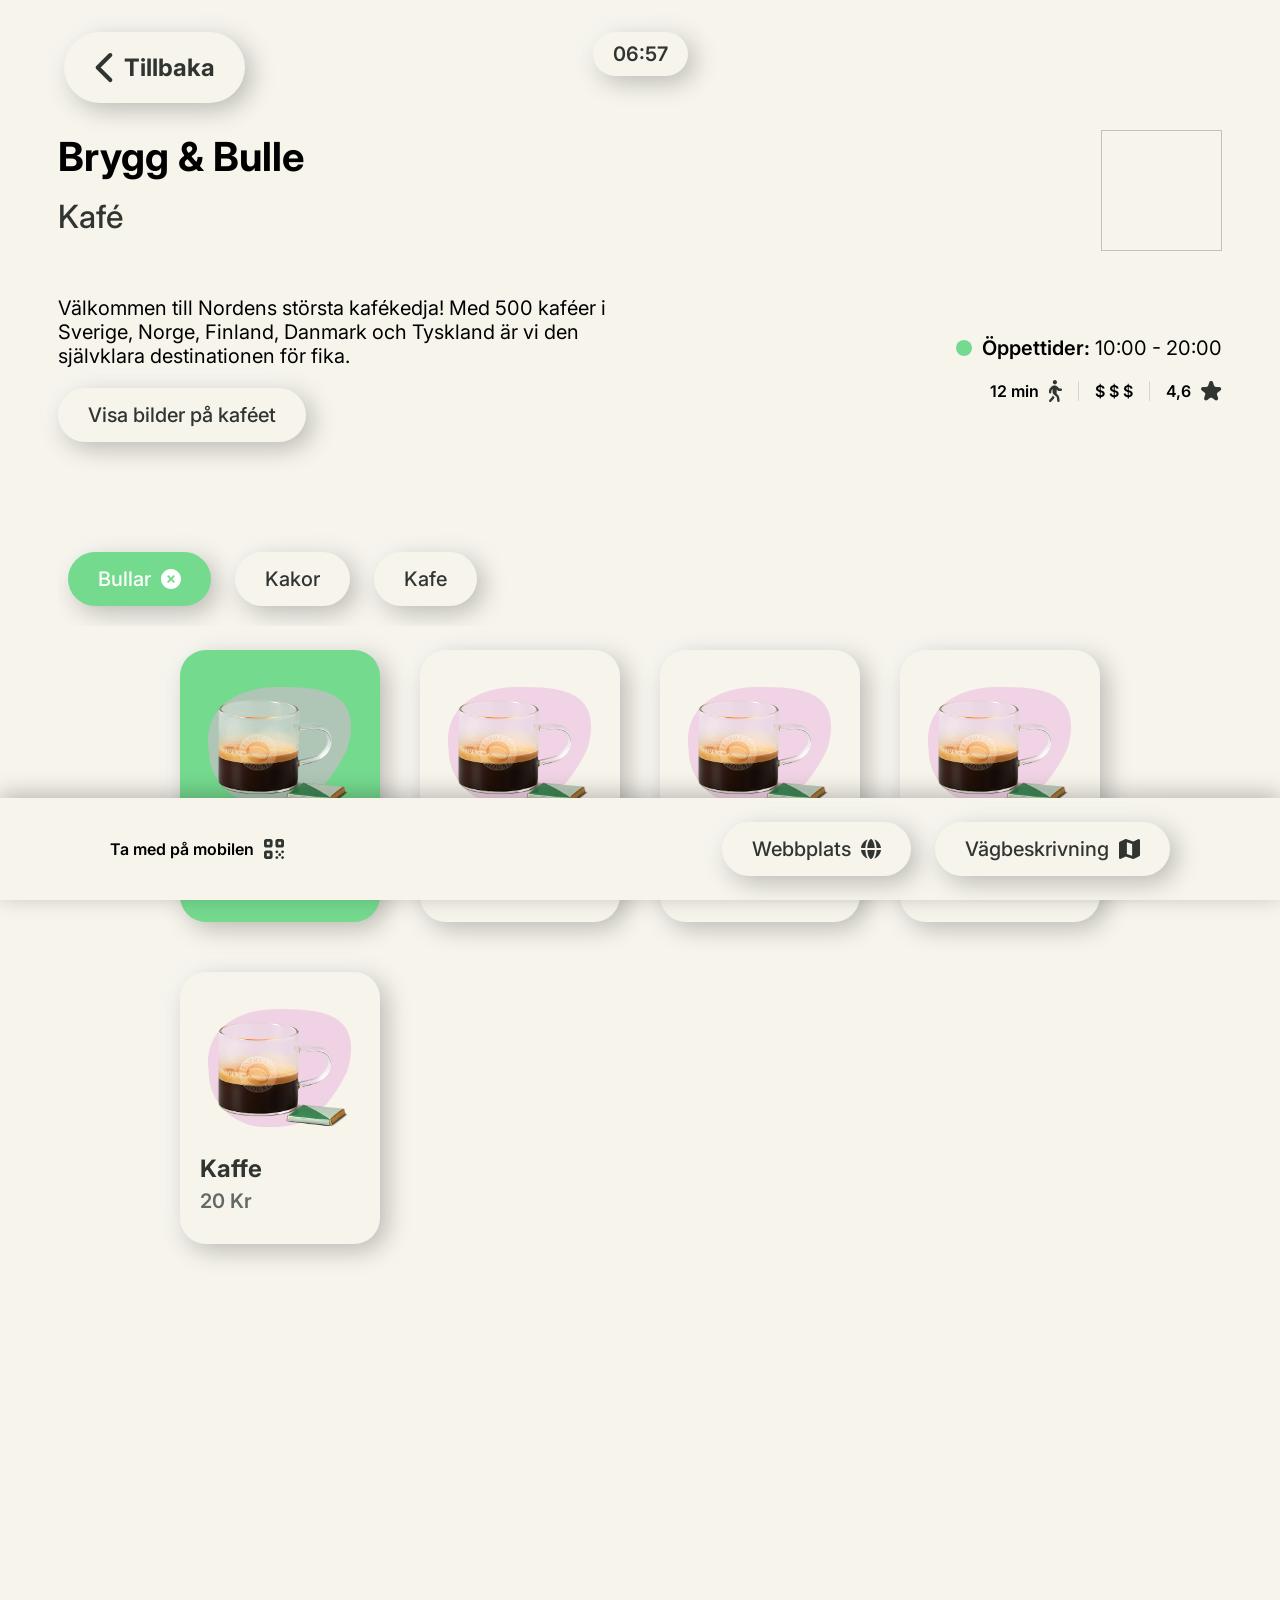
==== commit 3e00af7e: "final" ====
--- a/store.html
+++ b/store.html
@@ -1,9 +1,9 @@
 <!doctype html>
 <html lang="en">
   <head>
-    <script src="/script/qrcode.js"></script>
-    <script src="/script/clock.js" defer></script>
-    <script type="module" src="/script/render-store.js"></script>
+    <script src="script/qrcode.js"></script>
+    <script src="script/clock.js" defer></script>
+    <script type="module" src="script/render-store.js"></script>
 
     <meta charset="UTF-8" />
     <meta name="viewport" content="width=device-width, initial-scale=1.0" />
@@ -20,7 +20,7 @@
   </head>
   <body class="flex-col gap-xxl">
     <div class=" space-top-xl grid-3 top-bar" style="width: 90vw;">
-      <a href="/index.html">
+      <a href="index.html">
         <button class="btn-chip">
           <svg
             class="svg-gray"
@@ -478,6 +478,16 @@
             Norge, Finland, Danmark och Tyskland är vi den självklara
             destinationen för fika.
           </p>
+          <button
+            id="show-cafe-images"
+            class="btn-chip"
+            type="button"
+            aria-haspopup="dialog"
+            aria-controls="cafe-images-dialog"
+            hidden
+          >
+            Visa bilder på kaféet
+          </button>
         </div>
         <div class="align-end flex-col width-full">
           <div class="flex gap-m">
@@ -759,5 +769,22 @@
         </button>
       </div>
     </div>
+    <dialog
+      id="cafe-images-dialog"
+      class="card-item cafe-images-dialog"
+      aria-labelledby="cafe-images-title"
+    >
+      <div class="flex space-between">
+        <h2 id="cafe-images-title">Bilder på kaféet</h2>
+        <button
+          class="btn-chip"
+          type="button"
+          aria-label="Stäng bildvisaren"
+        >
+          Stäng
+        </button>
+      </div>
+      <div id="cafe-gallery" class="flex-col gap-xl"></div>
+    </dialog>
   </body>
 </html>
--- a/main.css
+++ b/main.css
@@ -252,6 +252,30 @@
   text-wrap: nowrap;
 }
 
+.cafe-images-dialog {
+  box-sizing: border-box;
+  position: fixed;
+  inset: 0;
+  margin: auto;
+  width: min(900px, calc(100vw - 48px));
+  height: fit-content;
+  max-height: calc(100vh - 48px);
+  overflow: auto;
+  border: 0;
+}
+
+.cafe-images-dialog:not([open]) {
+  display: none;
+}
+
+.cafe-images-dialog[open] {
+  display: block;
+}
+
+.cafe-images-dialog::backdrop {
+  background: rgba(0, 0, 0, 0.55);
+}
+
 .qr-popup[hidden] {
   display: none;
 }
